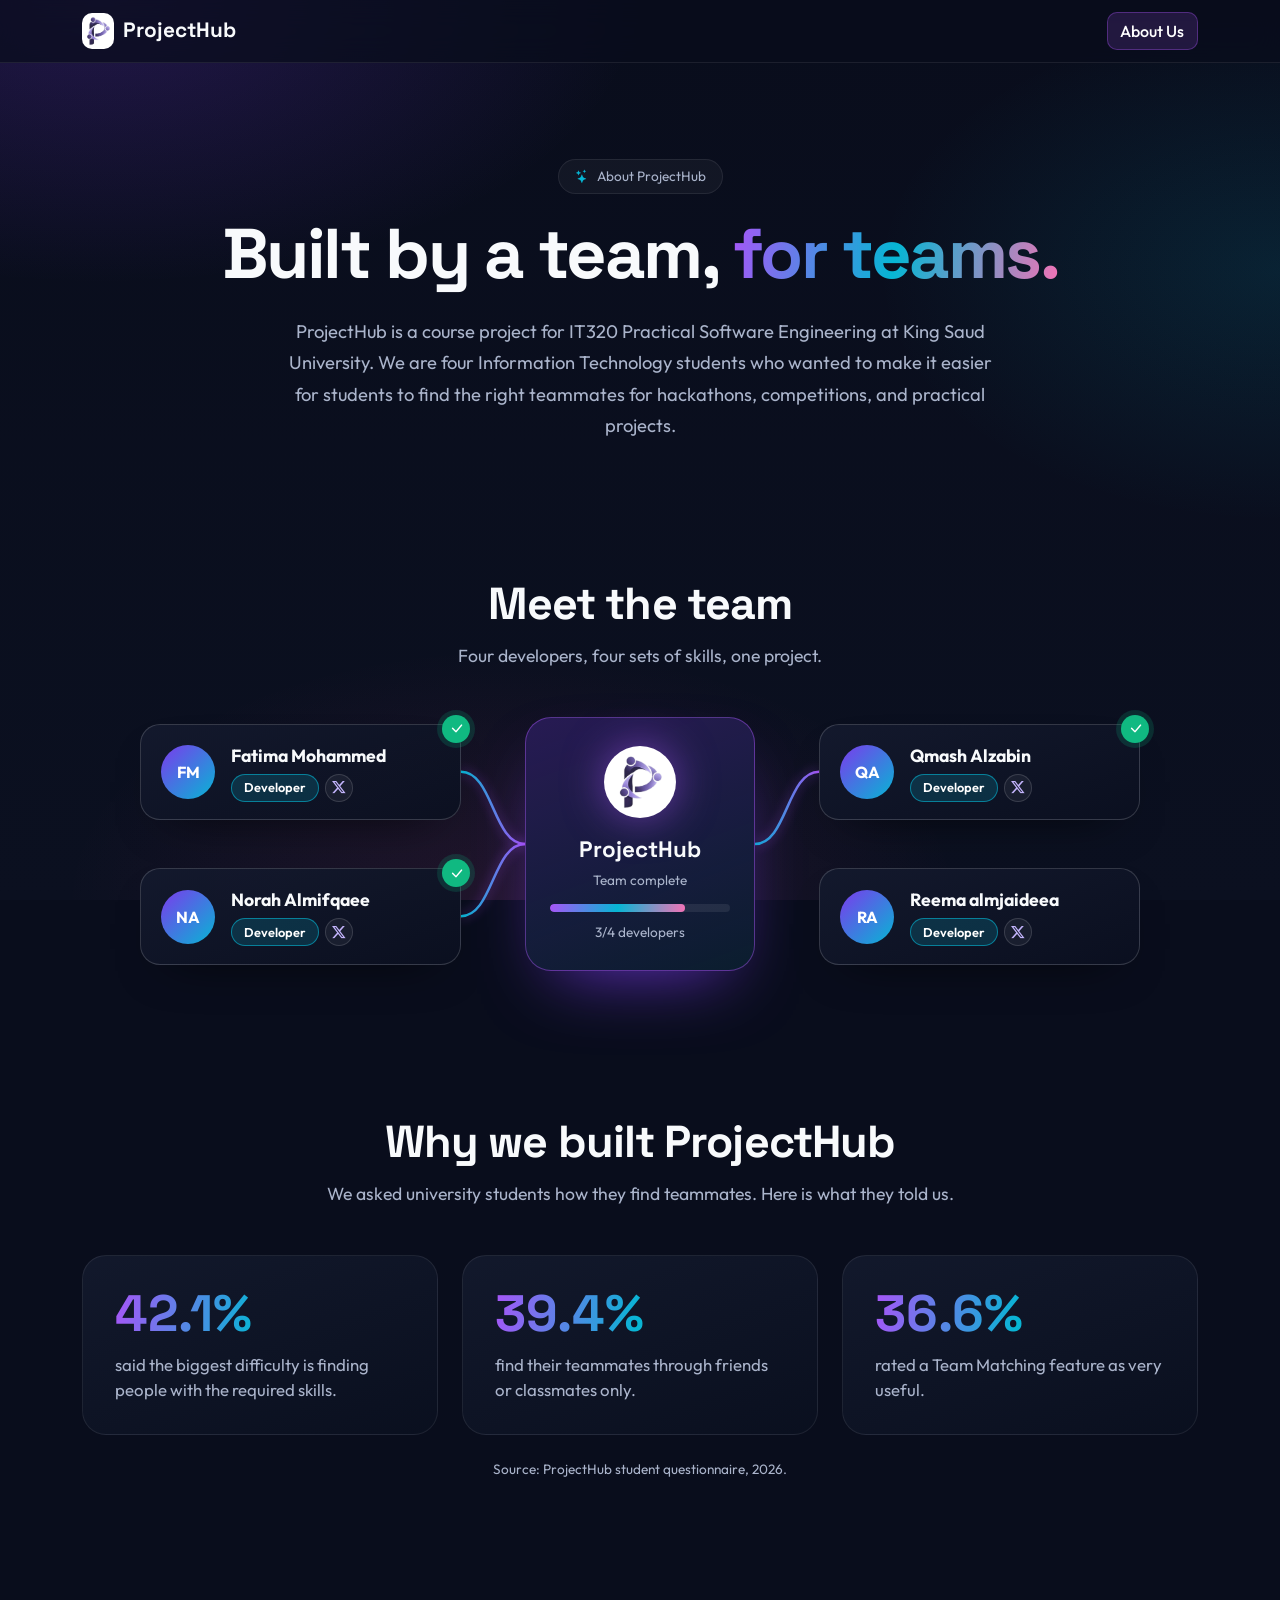
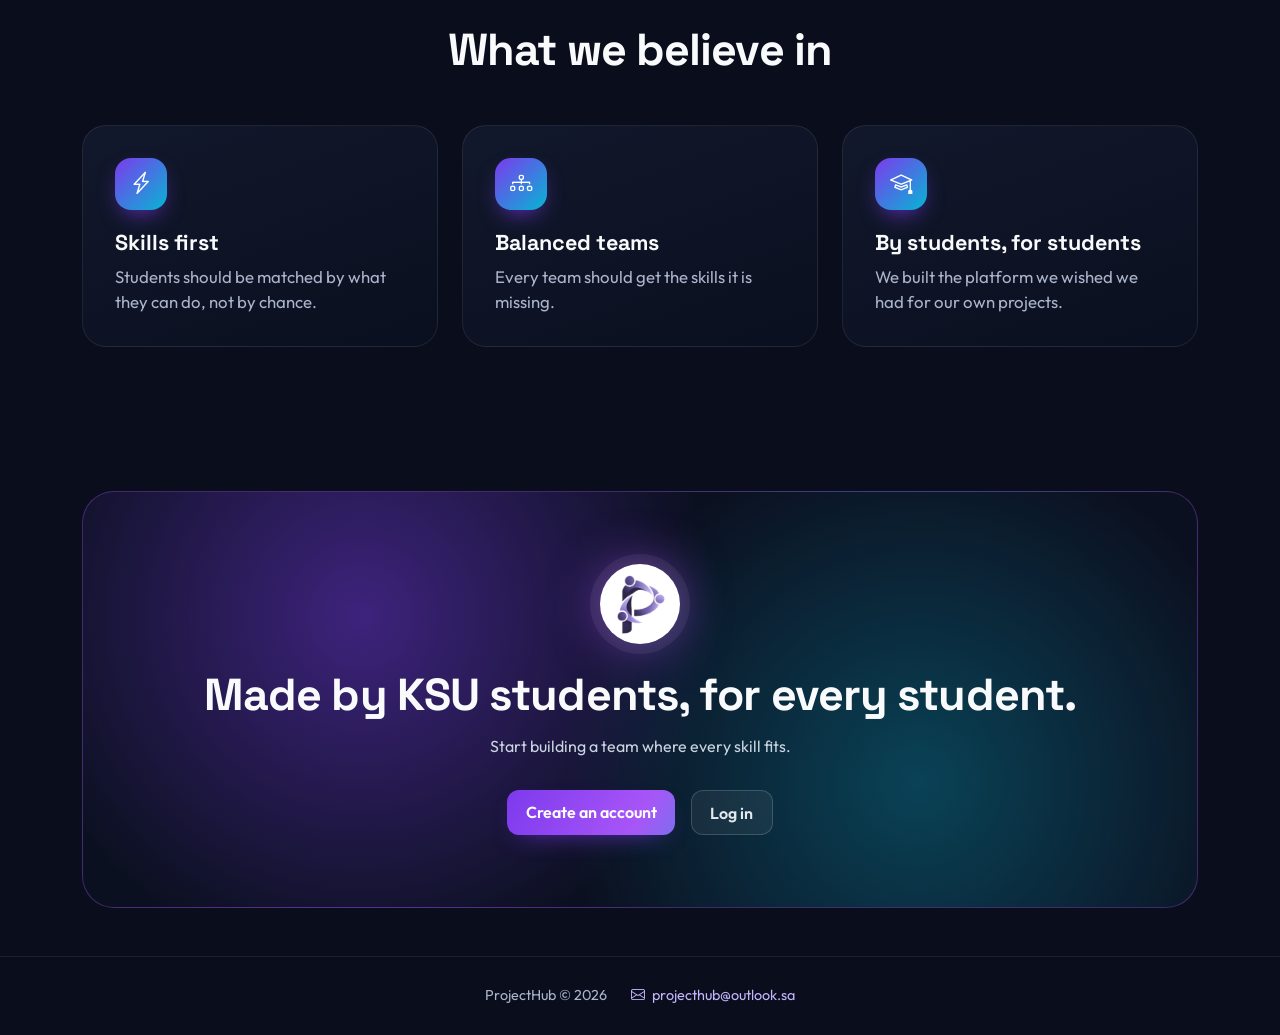
==== pages/about.html @ 6bd9bdc2 "Add files via upload" ====
<!DOCTYPE html>
<html lang="en" data-bs-theme="dark">
<head>
  <meta charset="UTF-8">
  <meta name="viewport" content="width=device-width, initial-scale=1.0">
  <title>About Us | ProjectHub</title>
  <link rel="icon" href="../images/logo.png">
  <link rel="stylesheet" href="https://cdn.jsdelivr.net/npm/bootstrap@5.3.3/dist/css/bootstrap.min.css">
  <link rel="stylesheet" href="https://cdn.jsdelivr.net/npm/bootstrap-icons@1.11.3/font/bootstrap-icons.min.css">
  <link rel="preconnect" href="https://fonts.googleapis.com">
  <link href="https://fonts.googleapis.com/css2?family=Outfit:wght@400;500;600;700&family=Space+Grotesk:wght@500;600;700&display=swap" rel="stylesheet">
  <link rel="stylesheet" href="../css/style.css">
  <link rel="stylesheet" href="../css/about.css">
  <script>
    // Tell the CSS that JavaScript is on, so content stays visible without it
    document.documentElement.classList.add("js");
  </script>
</head>
<body>
  <nav id="navbar"></nav>

  <main class="about">

    <!-- ===== Intro ===== -->
    <section class="about-hero">
      <div class="container">
        <span class="about-eyebrow reveal"><i class="bi bi-stars"></i>About ProjectHub</span>
        <h1 class="reveal">Built by a team, <span class="gradient-text">for teams.</span></h1>
        <p class="reveal">ProjectHub is a course project for IT320 Practical Software Engineering at King Saud University. We are four Information Technology students who wanted to make it easier for students to find the right teammates for hackathons, competitions, and practical projects.</p>
      </div>
    </section>

    <!-- ===== The team ===== -->
    <section class="about-section">
      <div class="container">
        <header class="about-head reveal">
          <h2>Meet the team</h2>
          <p>Four developers, four sets of skills, one project.</p>
        </header>

        <div class="team-stage" id="teamStage">
          <svg class="team-lines" id="teamLines" aria-hidden="true">
            <defs>
              <linearGradient id="teamLineColor" x1="0" y1="0" x2="1" y2="0">
                <stop offset="0" stop-color="#06B6D4"/>
                <stop offset="1" stop-color="#A855F7"/>
              </linearGradient>
            </defs>
            <path class="team-line"/><path class="team-line"/><path class="team-line"/><path class="team-line"/>
          </svg>

          <div class="team-column">
          <div class="member-card" id="member0">
            <span class="member-avatar">FM</span>
            <span class="member-info"><strong>Fatima Mohammed</strong><span class="member-tags"><span class="member-role">Developer</span><a class="member-x" href="https://x.com/Y21Glor" target="_blank" rel="noopener" aria-label="Fatima Mohammed on X"><i class="bi bi-twitter-x"></i></a></span></span>
            <i class="bi bi-check-lg member-check"></i>
          </div>
          <div class="member-card" id="member1">
            <span class="member-avatar">NA</span>
            <span class="member-info"><strong>Norah Almifqaee</strong><span class="member-tags"><span class="member-role">Developer</span><a class="member-x" href="https://x.com/4tfill" target="_blank" rel="noopener" aria-label="Norah Almifqaee on X"><i class="bi bi-twitter-x"></i></a></span></span>
            <i class="bi bi-check-lg member-check"></i>
          </div>
          </div>

          <div class="hub-card" id="hubCard">
            <span class="hub-logo"><img src="../images/logo.png" alt=""></span>
            <strong>ProjectHub</strong>
            <span class="hub-label">Team complete</span>
            <span class="hub-progress"><span class="hub-fill" id="hubFill"></span></span>
            <span class="hub-count"><span id="hubCount">4</span>/4 developers</span>
          </div>

          <div class="team-column">
          <div class="member-card" id="member2">
            <span class="member-avatar">QA</span>
            <span class="member-info"><strong>Qmash Alzabin</strong><span class="member-tags"><span class="member-role">Developer</span><a class="member-x" href="https://x.com/g9llllll" target="_blank" rel="noopener" aria-label="Qmash Alzabin on X"><i class="bi bi-twitter-x"></i></a></span></span>
            <i class="bi bi-check-lg member-check"></i>
          </div>
          <div class="member-card" id="member3">
            <span class="member-avatar">RA</span>
            <span class="member-info"><strong>Reema almjaideea</strong><span class="member-tags"><span class="member-role">Developer</span><a class="member-x" href="https://x.com/pI4ceb0" target="_blank" rel="noopener" aria-label="Reema almjaideea on X"><i class="bi bi-twitter-x"></i></a></span></span>
            <i class="bi bi-check-lg member-check"></i>
          </div>
          </div>
        </div>
      </div>
    </section>

    <!-- ===== Why we built it ===== -->
    <section class="about-section">
      <div class="container">
        <header class="about-head reveal">
          <h2>Why we built ProjectHub</h2>
          <p>We asked university students how they find teammates. Here is what they told us.</p>
        </header>

        <div class="row g-4">
          <div class="col-md-4">
            <div class="number-card reveal">
              <span class="big-number" data-count="93.9">93.9%</span>
              <p>said the biggest difficulty is finding people with the required skills.</p>
            </div>
          </div>
          <div class="col-md-4">
            <div class="number-card reveal delay-1">
              <span class="big-number" data-count="87.9">87.9%</span>
              <p>find their teammates through friends or classmates only.</p>
            </div>
          </div>
          <div class="col-md-4">
            <div class="number-card reveal delay-2">
              <span class="big-number" data-count="81.8">81.8%</span>
              <p>rated a Team Matching feature as very useful.</p>
            </div>
          </div>
        </div>
        <p class="about-source reveal">Source: ProjectHub student questionnaire, 2026.</p>
      </div>
    </section>

    <!-- ===== Our values ===== -->
    <section class="about-section">
      <div class="container">
        <header class="about-head reveal">
          <h2>What we believe in</h2>
        </header>

        <div class="row g-4">
          <div class="col-md-4">
            <div class="value-card reveal">
              <span class="value-icon"><i class="bi bi-lightning-charge"></i></span>
              <h3>Skills first</h3>
              <p>Students should be matched by what they can do, not by chance.</p>
            </div>
          </div>
          <div class="col-md-4">
            <div class="value-card reveal delay-1">
              <span class="value-icon"><i class="bi bi-diagram-3"></i></span>
              <h3>Balanced teams</h3>
              <p>Every team should get the skills it is missing.</p>
            </div>
          </div>
          <div class="col-md-4">
            <div class="value-card reveal delay-2">
              <span class="value-icon"><i class="bi bi-mortarboard"></i></span>
              <h3>By students, for students</h3>
              <p>We built the platform we wished we had for our own projects.</p>
            </div>
          </div>
        </div>
      </div>
    </section>

    <!-- ===== Closing ===== -->
    <section class="about-section pb-5">
      <div class="container">
        <div class="about-cta reveal">
          <span class="cta-logo"><img src="../images/logo.png" alt=""></span>
          <h2>Made by KSU students, for every student.</h2>
          <p>Start building a team where every skill fits.</p>
          <div class="d-flex flex-wrap justify-content-center gap-3" id="aboutButtons"></div>
        </div>
      </div>
    </section>
  </main>

  <footer class="ph-footer">
    <span>ProjectHub &copy; 2026</span>
    <a class="footer-email" href="mailto:projecthub@outlook.sa"><i class="bi bi-envelope"></i>projecthub@outlook.sa</a>
  </footer>

  <script src="https://cdn.jsdelivr.net/npm/bootstrap@5.3.3/dist/js/bootstrap.bundle.min.js"></script>
  <script src="../js/data.js"></script>
  <script src="../js/main.js"></script>
  <script src="../js/about.js"></script>
  <script>
    setupAboutPage();
  </script>
</body>
</html>
---- css/style.css ----
/* ProjectHub theme on top of Bootstrap 5 (dark mode).
   Dark background, aurora lights, glass cards, and purple / cyan / pink accents. */

:root,
[data-bs-theme="dark"] {
  --ph-bg: #090D1C;
  --ph-bg-2: #0B1020;
  --ph-surface: #141A2E;
  --ph-glass: rgba(20, 26, 46, 0.72);
  --ph-border: rgba(255, 255, 255, 0.08);
  --ph-border-strong: rgba(255, 255, 255, 0.16);
  --ph-text: #F8FAFC;
  --ph-muted: #AAB4CB;
  --ph-purple: #7C3AED;
  --ph-violet: #A855F7;
  --ph-lilac: #C4B5FD;
  --ph-cyan: #06B6D4;
  --ph-blue: #3B82F6;
  --ph-pink: #F472B6;
  --ph-magenta: #EC4899;
  --ph-teal: #14B8A6;
  --ph-green: #10B981;
  --ph-gradient: linear-gradient(120deg, #7C3AED 0%, #A855F7 45%, #06B6D4 100%);
  --ph-text-gradient: linear-gradient(100deg, #A855F7 0%, #06B6D4 50%, #F472B6 100%);
  --ph-shadow: 0 20px 50px -30px rgba(0, 0, 0, 0.85);
  --ph-shadow-hover: 0 26px 60px -28px rgba(124, 58, 237, 0.75);
  --ph-ease: cubic-bezier(0.22, 1, 0.36, 1);
  --ph-heading: "Space Grotesk", "Outfit", sans-serif;

  /* Short names used inside some pages */
  --ph-primary: #A855F7;
  --ph-light: #A855F7;
  --ph-gray: #AAB4CB;

  /* Bootstrap colors changed to the ProjectHub theme */
  --bs-primary: #7C3AED;
  --bs-primary-rgb: 124, 58, 237;
  --bs-link-color: #C4B5FD;
  --bs-link-color-rgb: 196, 181, 253;
  --bs-link-hover-color: #FFFFFF;
  --bs-link-hover-color-rgb: 255, 255, 255;
  --bs-body-font-family: "Outfit", "Segoe UI", Arial, sans-serif;
  --bs-body-color: #F8FAFC;
  --bs-body-bg: #090D1C;
  --bs-secondary-color: #AAB4CB;
  --bs-tertiary-bg: #141A2E;
  --bs-border-color: rgba(255, 255, 255, 0.14);
  --bs-border-radius: 12px;
  --bs-border-radius-lg: 18px;
  --bs-focus-ring-color: rgba(168, 85, 247, 0.35);
  --bs-form-invalid-color: #FDA4AF;
  --bs-form-invalid-border-color: #FB7185;
}

body {
  min-height: 100vh;
  display: flex;
  flex-direction: column;
  background-color: var(--ph-bg);
  color: var(--ph-text);
}

/* Soft aurora light behind every page */
body::before {
  content: "";
  position: fixed;
  inset: 0;
  z-index: -2;
  pointer-events: none;
  background:
    radial-gradient(ellipse 60% 45% at 8% 0%, rgba(124, 58, 237, 0.22), transparent 70%),
    radial-gradient(ellipse 45% 40% at 100% 30%, rgba(6, 182, 212, 0.12), transparent 70%),
    radial-gradient(ellipse 50% 40% at 40% 100%, rgba(236, 72, 153, 0.1), transparent 70%),
    linear-gradient(180deg, var(--ph-bg) 0%, var(--ph-bg-2) 100%);
}

main {
  flex: 1;
}

h1, h2, h3, h4, h5 {
  color: var(--ph-text);
  font-weight: 700;
}

h1, h2 {
  font-family: var(--ph-heading);
  letter-spacing: -0.02em;
}

a {
  text-decoration: none;
  transition: color 0.2s;
}

::selection {
  background-color: rgba(168, 85, 247, 0.45);
}

.gradient-text {
  background: var(--ph-text-gradient);
  -webkit-background-clip: text;
  background-clip: text;
  color: transparent;
}

/* ---------- Buttons ---------- */

.btn {
  font-weight: 600;
  padding: 0.6rem 1.15rem;
  transition: transform 0.25s var(--ph-ease), box-shadow 0.25s var(--ph-ease), background-color 0.2s, border-color 0.2s, color 0.2s;
}

.btn:focus-visible {
  outline: 2px solid var(--ph-cyan);
  outline-offset: 2px;
  box-shadow: none;
}

.btn-primary,
.btn-gradient {
  --bs-btn-color: #FFFFFF;
  --bs-btn-hover-color: #FFFFFF;
  --bs-btn-active-color: #FFFFFF;
  --bs-btn-disabled-color: #FFFFFF;
  --bs-btn-bg: #7C3AED;
  --bs-btn-border-color: transparent;
  --bs-btn-hover-bg: #7C3AED;
  --bs-btn-hover-border-color: transparent;
  --bs-btn-active-bg: #6D28D9;
  --bs-btn-active-border-color: transparent;
  --bs-btn-disabled-bg: #6D28D9;
  --bs-btn-disabled-border-color: transparent;
  background-image: var(--ph-gradient);
  background-size: 180% 100%;
  background-position: 0% 50%;
  border: none;
  box-shadow: 0 10px 26px -14px rgba(124, 58, 237, 0.9);
}

.btn-primary:hover,
.btn-gradient:hover {
  color: #FFFFFF;
  background-position: 100% 50%;
  transform: translateY(-2px);
  box-shadow: 0 14px 30px -12px rgba(6, 182, 212, 0.6);
}

.btn-gradient.active {
  color: #FFFFFF;
  box-shadow: 0 0 0 3px rgba(6, 182, 212, 0.45), 0 14px 30px -12px rgba(6, 182, 212, 0.6);
}

.btn-outline-primary {
  --bs-btn-color: #C4B5FD;
  --bs-btn-border-color: rgba(168, 85, 247, 0.6);
  --bs-btn-hover-color: #FFFFFF;
  --bs-btn-hover-bg: rgba(168, 85, 247, 0.2);
  --bs-btn-hover-border-color: #A855F7;
  --bs-btn-active-bg: rgba(168, 85, 247, 0.3);
  --bs-btn-active-border-color: #A855F7;
}

.btn-soft {
  background-color: rgba(255, 255, 255, 0.06);
  color: #E2E8F0;
  border: 1px solid var(--ph-border-strong);
}

.btn-soft:hover,
.btn-soft:focus {
  background-color: rgba(255, 255, 255, 0.12);
  border-color: rgba(255, 255, 255, 0.28);
  color: #FFFFFF;
}

.btn-outline-danger {
  --bs-btn-color: #FDA4AF;
  --bs-btn-border-color: rgba(251, 113, 133, 0.55);
  --bs-btn-hover-color: #FFFFFF;
  --bs-btn-hover-bg: #E11D48;
  --bs-btn-hover-border-color: #E11D48;
}

.btn-danger {
  --bs-btn-bg: #E11D48;
  --bs-btn-border-color: #E11D48;
  --bs-btn-hover-bg: #BE123C;
  --bs-btn-hover-border-color: #BE123C;
}

/* Show / hide password button */
.input-group .toggle-password {
  color: var(--ph-muted);
  background-color: rgba(255, 255, 255, 0.04);
  border-color: var(--ph-border-strong);
}

.input-group .toggle-password:hover {
  color: #FFFFFF;
  background-color: rgba(255, 255, 255, 0.1);
}

/* ---------- Forms ---------- */

.form-control,
.form-select,
.input-group-text {
  padding: 0.65rem 0.9rem;
  color: var(--ph-text);
  background-color: rgba(9, 13, 28, 0.6);
  border-color: var(--ph-border-strong);
}

.input-group-text {
  color: var(--ph-muted);
}

.form-control::placeholder {
  color: rgba(170, 180, 203, 0.6);
}

.form-control:focus,
.form-select:focus {
  color: var(--ph-text);
  background-color: rgba(9, 13, 28, 0.8);
  border-color: var(--ph-violet);
  box-shadow: 0 0 0 0.2rem rgba(168, 85, 247, 0.22);
}

.form-control:disabled {
  color: var(--ph-muted);
  background-color: rgba(255, 255, 255, 0.04);
}

.form-select option {
  background-color: var(--ph-surface);
  color: var(--ph-text);
}

.form-label {
  font-weight: 600;
  color: var(--ph-text);
  margin-bottom: 0.35rem;
}

.form-text {
  color: var(--ph-muted);
}

.input-group .btn {
  padding-top: 0;
  padding-bottom: 0;
}

/* Hide the field hint while an error message is shown */
.has-error > .form-text {
  display: none;
}

/* ---------- Navbar ---------- */

.ph-navbar {
  background-color: rgba(9, 13, 28, 0.72);
  border-bottom: 1px solid var(--ph-border);
  backdrop-filter: blur(14px);
  -webkit-backdrop-filter: blur(14px);
  transition: background-color 0.4s, border-color 0.4s;
}

.ph-navbar .navbar-brand {
  display: flex;
  align-items: center;
  gap: 0.55rem;
  font-family: var(--ph-heading);
  font-weight: 700;
  font-size: 1.3rem;
  color: var(--ph-text);
}

/* The logo is dark, so it sits on a small white tile */
.ph-navbar .navbar-brand img {
  height: 36px;
  background-color: #FFFFFF;
  border-radius: 10px;
  padding: 3px;
}

.ph-navbar .nav-link {
  color: #CBD5E1;
  font-weight: 500;
  border-radius: 10px;
  padding: 0.45rem 0.85rem !important;
}

.ph-navbar .nav-link:hover {
  color: #FFFFFF;
  background-color: rgba(255, 255, 255, 0.06);
}

.ph-navbar .nav-link.active {
  color: #FFFFFF;
  background-color: rgba(168, 85, 247, 0.16);
  box-shadow: inset 0 0 0 1px rgba(168, 85, 247, 0.35);
}

/* About Us link for visitors (top right) */
.ph-navbar .about-link {
  margin-left: auto;
}

.navbar-toggler {
  border-color: var(--ph-border-strong);
}

.navbar-toggler:focus {
  box-shadow: 0 0 0 3px rgba(168, 85, 247, 0.3);
}

.avatar {
  display: inline-flex;
  align-items: center;
  justify-content: center;
  width: 40px;
  height: 40px;
  border-radius: 50%;
  background: linear-gradient(135deg, var(--ph-purple), var(--ph-cyan));
  color: #FFFFFF;
  font-weight: 600;
  font-size: 0.95rem;
  flex-shrink: 0;
}

.avatar-lg {
  width: 88px;
  height: 88px;
  font-size: 2rem;
  box-shadow: 0 0 0 6px rgba(168, 85, 247, 0.12), 0 0 40px rgba(124, 58, 237, 0.5);
}

.avatar-sm {
  width: 34px;
  height: 34px;
  font-size: 0.8rem;
}

.avatar-button {
  background: none;
  border: none;
  display: flex;
  align-items: center;
  gap: 0.35rem;
  padding: 0;
  color: var(--ph-text);
}

.dropdown-menu {
  --bs-dropdown-bg: #141A2E;
  --bs-dropdown-color: #F8FAFC;
  --bs-dropdown-link-color: #E2E8F0;
  --bs-dropdown-divider-bg: rgba(255, 255, 255, 0.1);
  border: 1px solid var(--ph-border-strong);
  border-radius: 16px;
  box-shadow: 0 24px 60px -20px rgba(0, 0, 0, 0.9);
  padding: 0.5rem;
  min-width: 240px;
}

.dropdown-item {
  border-radius: 10px;
  padding: 0.55rem 0.75rem;
  display: flex;
  align-items: center;
  gap: 0.6rem;
}

.dropdown-item:hover,
.dropdown-item:focus {
  background-color: rgba(168, 85, 247, 0.16);
  color: #FFFFFF;
}

.dropdown-item.text-danger {
  color: #FDA4AF !important;
}

.dropdown-item.text-danger:hover {
  background-color: rgba(225, 29, 72, 0.16);
}

.menu-user {
  padding: 0.5rem 0.75rem 0.75rem;
}

/* ---------- Page header ---------- */

.page-header {
  padding: 2.75rem 0 1.9rem;
}

.page-header h1 {
  font-size: 2.2rem;
  margin-bottom: 0.4rem;
}

.page-header p {
  color: var(--ph-muted);
  margin-bottom: 0;
  font-size: 1.05rem;
}

/* ---------- Cards ---------- */

.ph-card {
  background: linear-gradient(160deg, rgba(20, 26, 46, 0.9), rgba(11, 16, 32, 0.9));
  border: 1px solid var(--ph-border);
  border-radius: 20px;
  box-shadow: var(--ph-shadow);
  padding: 1.5rem;
}

.ph-card-hover {
  transition: transform 0.35s var(--ph-ease), box-shadow 0.35s var(--ph-ease), border-color 0.35s;
}

.ph-card-hover:hover {
  transform: translateY(-4px);
  box-shadow: var(--ph-shadow-hover);
  border-color: rgba(168, 85, 247, 0.45);
}

.card-title-row {
  display: flex;
  align-items: center;
  gap: 0.6rem;
  margin-bottom: 1rem;
}

.card-title-row h2,
.card-title-row h3 {
  font-size: 1.15rem;
  margin: 0;
}

.icon-box {
  display: inline-flex;
  align-items: center;
  justify-content: center;
  width: 38px;
  height: 38px;
  border-radius: 11px;
  background-color: rgba(168, 85, 247, 0.14);
  color: var(--ph-lilac);
  font-size: 1.1rem;
  flex-shrink: 0;
}

.team-card {
  display: flex;
  flex-direction: column;
  height: 100%;
}

.team-card h3 {
  font-size: 1.15rem;
  margin: 0.75rem 0 0.4rem;
}

.team-card .description {
  color: var(--ph-muted);
  font-size: 0.95rem;
  display: -webkit-box;
  -webkit-line-clamp: 2;
  -webkit-box-orient: vertical;
  overflow: hidden;
  margin-bottom: 0.9rem;
}

.team-card .card-bottom {
  margin-top: auto;
  padding-top: 1rem;
  border-top: 1px solid var(--ph-border);
  display: flex;
  align-items: center;
  justify-content: space-between;
  gap: 0.5rem;
}

.meta {
  color: var(--ph-muted);
  font-size: 0.9rem;
}

.small-label {
  font-size: 0.85rem;
  font-weight: 600;
  color: var(--ph-muted);
  margin-bottom: 0.35rem;
}

/* ---------- Tags and badges ---------- */

.tag {
  display: inline-block;
  background-color: rgba(255, 255, 255, 0.06);
  color: #E2E8F0;
  border: 1px solid var(--ph-border-strong);
  border-radius: 20px;
  padding: 0.2rem 0.75rem;
  font-size: 0.85rem;
  font-weight: 500;
  margin: 0 0.3rem 0.35rem 0;
}

/* A skill or role that matches the user */
.tag-match {
  background-color: rgba(6, 182, 212, 0.18);
  border-color: rgba(6, 182, 212, 0.65);
  color: #FFFFFF;
}

.type-badge {
  display: inline-flex;
  align-items: center;
  gap: 0.35rem;
  border-radius: 20px;
  padding: 0.25rem 0.75rem;
  font-size: 0.8rem;
  font-weight: 600;
}

.type-hackathon {
  background-color: rgba(124, 58, 237, 0.2);
  color: var(--ph-lilac);
}

.type-competition {
  background-color: rgba(236, 72, 153, 0.16);
  color: #F9A8D4;
}

.type-project {
  background-color: rgba(20, 184, 166, 0.16);
  color: #5EEAD4;
}

.match-badge {
  display: inline-flex;
  align-items: center;
  gap: 0.3rem;
  background: var(--ph-gradient);
  color: #FFFFFF;
  border-radius: 20px;
  padding: 0.25rem 0.7rem;
  font-size: 0.8rem;
  font-weight: 600;
}

.status-badge {
  border-radius: 20px;
  padding: 0.3rem 0.8rem;
  font-size: 0.82rem;
  font-weight: 600;
  white-space: nowrap;
}

.status-pending {
  background-color: rgba(252, 211, 77, 0.12);
  color: #FCD34D;
}

.status-accepted {
  background-color: rgba(16, 185, 129, 0.16);
  color: #6EE7B7;
}

.status-rejected {
  background-color: rgba(244, 63, 94, 0.14);
  color: #FDA4AF;
}

.why-match {
  background-color: rgba(124, 58, 237, 0.12);
  border: 1px solid rgba(168, 85, 247, 0.25);
  border-radius: 14px;
  padding: 0.7rem 0.85rem;
  margin-bottom: 0.9rem;
}

/* ---------- Empty states ---------- */

.empty-state {
  text-align: center;
  padding: 3rem 1.5rem;
}

.empty-state .bi {
  font-size: 2.6rem;
  color: var(--ph-violet);
  display: block;
  margin-bottom: 0.75rem;
}

.empty-state h3 {
  font-size: 1.2rem;
  margin-bottom: 0.35rem;
}

.empty-state p {
  color: var(--ph-muted);
  max-width: 420px;
  margin: 0 auto 1.25rem;
}

/* ---------- Auth pages (login, register, reset) ---------- */

.auth-wrapper {
  display: grid;
  grid-template-columns: 1fr 1fr;
  min-height: calc(100vh - 66px);
}

.auth-side {
  position: relative;
  overflow: hidden;
  color: var(--ph-text);
  padding: 3rem;
  display: flex;
  flex-direction: column;
  justify-content: center;
  border-right: 1px solid var(--ph-border);
  background:
    radial-gradient(circle at 20% 25%, rgba(124, 58, 237, 0.45), transparent 45%),
    radial-gradient(circle at 85% 70%, rgba(6, 182, 212, 0.3), transparent 45%),
    radial-gradient(circle at 40% 100%, rgba(236, 72, 153, 0.22), transparent 45%),
    var(--ph-bg-2);
}

.auth-side h2 {
  color: var(--ph-text);
  font-size: 2.3rem;
  margin-bottom: 0.75rem;
}

.auth-side p {
  color: #CBD5E1;
  max-width: 420px;
}

.auth-side img {
  width: 100%;
  max-width: 380px;
  margin-top: 2rem;
}

.auth-form {
  display: flex;
  align-items: center;
  justify-content: center;
  padding: 3rem 1.5rem;
}

.auth-box {
  width: 100%;
  max-width: 460px;
}

.auth-box h1 {
  font-size: 2rem;
  margin-bottom: 0.35rem;
}

.form-section-title {
  font-size: 0.95rem;
  font-weight: 700;
  color: var(--ph-lilac);
  display: flex;
  align-items: center;
  gap: 0.45rem;
  margin: 1.5rem 0 1rem;
}

/* ---------- Drop-down list with checkboxes ---------- */

.multi-select {
  position: relative;
}

.picker-button {
  text-align: left;
  color: rgba(170, 180, 203, 0.75);
  cursor: pointer;
}

.picker-button.has-value {
  color: var(--ph-text);
}

.picker-button[aria-expanded="true"] {
  border-color: var(--ph-violet);
  box-shadow: 0 0 0 0.2rem rgba(168, 85, 247, 0.22);
}

.picker-menu {
  width: 100%;
  padding: 0.6rem;
}

.picker-search {
  margin-bottom: 0.5rem;
}

.picker-options {
  max-height: 280px;
  overflow-y: auto;
}

.picker-group {
  font-size: 0.72rem;
  font-weight: 700;
  letter-spacing: 0.08em;
  text-transform: uppercase;
  color: var(--ph-muted);
  padding: 0.6rem 0.5rem 0.3rem;
}

.picker-option {
  display: flex;
  align-items: center;
  gap: 0.6rem;
  padding: 0.45rem 0.5rem;
  border-radius: 8px;
  cursor: pointer;
  color: #E2E8F0;
}

.picker-option:hover {
  background-color: rgba(168, 85, 247, 0.14);
}

.picker-option .form-check-input {
  margin: 0;
  flex-shrink: 0;
  background-color: transparent;
  border-color: var(--ph-border-strong);
}

.picker-option .form-check-input:checked {
  background-color: var(--ph-purple);
  border-color: var(--ph-purple);
}

.picker-empty {
  margin: 0.5rem;
}

.picker-chips:not(:empty) {
  margin-top: 0.6rem;
}

/* A chosen item with an x to remove it */
.picker-tag {
  display: inline-flex;
  align-items: center;
  gap: 0.35rem;
  padding-right: 0.35rem;
  background-color: rgba(124, 58, 237, 0.18);
  border-color: rgba(168, 85, 247, 0.5);
}

.picker-tag button {
  width: 20px;
  height: 20px;
  border: none;
  border-radius: 50%;
  line-height: 1;
  font-size: 1rem;
  color: var(--ph-lilac);
  background-color: rgba(255, 255, 255, 0.08);
}

.picker-tag button:hover {
  color: #FFFFFF;
  background-color: rgba(225, 29, 72, 0.6);
}

/* ---------- Profile ---------- */

.profile-header {
  display: flex;
  align-items: center;
  gap: 1.5rem;
  flex-wrap: wrap;
}

.profile-header h1 {
  font-size: 1.9rem;
  margin-bottom: 0.25rem;
}

.profile-stats {
  display: flex;
  flex-wrap: wrap;
  gap: 1.25rem;
  margin-top: 0.5rem;
  color: var(--ph-muted);
}

.profile-stats strong {
  color: var(--ph-text);
}

.info-block {
  margin-bottom: 1.4rem;
}

.info-block:last-child {
  margin-bottom: 0;
}

.member-row {
  display: flex;
  align-items: center;
  gap: 0.75rem;
  padding: 0.65rem 0.5rem;
  margin: 0 -0.5rem;
  border-radius: 12px;
  border-bottom: 1px solid var(--ph-border);
  transition: background-color 0.2s;
}

.member-row:hover {
  background-color: rgba(255, 255, 255, 0.04);
}

.member-row:last-child {
  border-bottom: none;
}

.member-row .name {
  font-weight: 600;
  color: var(--ph-text);
}

/* ---------- Requests ---------- */

.ph-tabs {
  border-bottom: 1px solid var(--ph-border-strong);
  gap: 0.5rem;
}

.ph-tabs .nav-link {
  border: none;
  color: var(--ph-muted);
  font-weight: 600;
  padding: 0.75rem 1rem;
  border-bottom: 2px solid transparent;
  margin-bottom: -1px;
  border-radius: 0;
}

.ph-tabs .nav-link:hover {
  color: #FFFFFF;
}

.ph-tabs .nav-link.active {
  color: #FFFFFF;
  background: none;
  border-bottom-color: var(--ph-violet);
}

.tab-count {
  background-color: rgba(255, 255, 255, 0.1);
  color: var(--ph-text);
}

.ph-tabs .nav-link.active .tab-count {
  background: var(--ph-gradient);
}

.request-item {
  display: flex;
  align-items: center;
  gap: 1rem;
  flex-wrap: wrap;
}

.request-item .details {
  flex: 1;
  min-width: 220px;
}

/* ---------- Admin tables ---------- */

.ph-table {
  --bs-table-bg: transparent;
  --bs-table-color: var(--ph-text);
  --bs-table-border-color: var(--ph-border);
  --bs-table-hover-bg: rgba(255, 255, 255, 0.03);
  vertical-align: middle;
}

.ph-table th {
  font-size: 0.8rem;
  font-weight: 600;
  letter-spacing: 0.06em;
  text-transform: uppercase;
  color: var(--ph-muted);
  padding: 1rem 1.25rem;
}

.ph-table td {
  padding: 0.85rem 1.25rem;
  white-space: nowrap;
}

.ph-table tbody tr:last-child td {
  border-bottom: none;
}

/* ---------- Dashboard (home after login) ---------- */

.welcome-banner {
  color: var(--ph-text);
  border-radius: 26px;
  padding: 2.4rem;
  position: relative;
  overflow: hidden;
  border: 1px solid rgba(168, 85, 247, 0.35);
  background:
    radial-gradient(circle at 15% 20%, rgba(124, 58, 237, 0.55), transparent 45%),
    radial-gradient(circle at 75% 30%, rgba(6, 182, 212, 0.3), transparent 40%),
    radial-gradient(circle at 55% 110%, rgba(236, 72, 153, 0.3), transparent 45%),
    var(--ph-bg-2);
}

.welcome-banner h1 {
  color: #FFFFFF;
  font-size: 2.2rem;
}

.welcome-banner p {
  color: #CBD5E1;
  max-width: 520px;
}

.welcome-banner .btn-light {
  color: var(--ph-bg);
  font-weight: 600;
}

.welcome-banner .btn-light:hover {
  transform: translateY(-2px);
  box-shadow: 0 14px 30px -12px rgba(168, 85, 247, 0.8);
}

.welcome-banner .btn-outline-light {
  border-color: rgba(255, 255, 255, 0.3);
  background-color: rgba(255, 255, 255, 0.05);
}

.welcome-banner .btn-outline-light:hover {
  color: var(--ph-bg);
}

.welcome-banner .banner-logo {
  position: absolute;
  right: 2.25rem;
  top: 50%;
  transform: translateY(-50%);
  width: 130px;
  background-color: #FFFFFF;
  border-radius: 50%;
  padding: 1.1rem;
  box-shadow: 0 0 0 10px rgba(255, 255, 255, 0.06), 0 0 60px rgba(168, 85, 247, 0.6);
}

.stat-card {
  display: flex;
  align-items: center;
  gap: 1rem;
  color: var(--ph-text);
}

.stat-card:hover {
  color: var(--ph-text);
}

.stat-card .number {
  font-family: var(--ph-heading);
  font-size: 1.9rem;
  font-weight: 700;
  color: var(--ph-text);
  line-height: 1.1;
}

.stat-card .icon-box {
  width: 50px;
  height: 50px;
  font-size: 1.4rem;
}

.section-heading {
  display: flex;
  align-items: center;
  justify-content: space-between;
  margin: 2.75rem 0 1.1rem;
  gap: 1rem;
}

.section-heading h2 {
  font-size: 1.45rem;
  margin: 0;
}

/* ---------- Logout and delete dialog ---------- */

.confirm-modal .modal-content {
  background: linear-gradient(160deg, rgba(124, 58, 237, 0.12), rgba(6, 182, 212, 0.04)), var(--ph-surface);
  border: 1px solid var(--ph-border-strong);
  border-radius: 24px;
  padding: 1rem;
  text-align: center;
  box-shadow: 0 40px 90px -30px rgba(0, 0, 0, 0.9);
}

.confirm-modal .modal-logo {
  width: 72px;
  margin: 0.5rem auto 1rem;
  background-color: #FFFFFF;
  border-radius: 50%;
  padding: 10px;
  box-shadow: 0 0 40px rgba(168, 85, 247, 0.5);
}

.danger-icon,
.confirm-modal .danger-icon {
  font-size: 2.6rem;
  color: #FB7185;
  display: block;
  margin: 0.5rem 0 0.75rem;
}

.modal-backdrop {
  --bs-backdrop-bg: #03050C;
}

.modal-backdrop.show {
  opacity: 0.7;
}

/* ---------- Toast messages ---------- */

.toast-area {
  position: fixed;
  bottom: 1.25rem;
  right: 1.25rem;
  z-index: 2000;
}

.ph-toast {
  background-color: var(--ph-surface);
  color: var(--ph-text);
  border: 1px solid var(--ph-border-strong);
  border-radius: 14px;
  box-shadow: 0 24px 60px -20px rgba(0, 0, 0, 0.9);
  min-width: 280px;
}

.ph-toast .toast-body {
  display: flex;
  align-items: center;
  gap: 0.6rem;
  font-weight: 500;
}

.ph-toast.success .bi {
  color: #34D399;
}

.ph-toast.error .bi {
  color: #FB7185;
}

/* ---------- Footer ---------- */

.ph-footer {
  text-align: center;
  color: var(--ph-muted);
  font-size: 0.9rem;
  padding: 1.75rem 1rem;
  border-top: 1px solid var(--ph-border);
  background-color: transparent;
}

.ph-footer {
  display: flex;
  flex-wrap: wrap;
  justify-content: center;
  align-items: center;
  gap: 0.4rem 1.5rem;
}

.ph-footer a {
  color: var(--ph-lilac);
}

.ph-footer a:hover {
  color: #FFFFFF;
}

.footer-email {
  display: inline-flex;
  align-items: center;
  gap: 0.4rem;
  text-decoration: none;
}

.footer-email:hover,
.footer-email:focus-visible {
  text-decoration: underline;
}

.footer-logo {
  width: 22px;
  height: 22px;
  margin-right: 0.5rem;
  vertical-align: -5px;
  background-color: #FFFFFF;
  border-radius: 6px;
  padding: 2px;
}

/* ---------- Tablet and mobile ---------- */

@media (max-width: 991px) {
  .auth-wrapper {
    grid-template-columns: 1fr;
  }

  .auth-side {
    display: none;
  }

  .welcome-banner .banner-logo {
    display: none;
  }

  .ph-navbar .navbar-collapse {
    padding: 0.75rem 0;
  }
}

@media (max-width: 576px) {
  .page-header h1 {
    font-size: 1.7rem;
  }

  .welcome-banner {
    padding: 1.6rem;
  }

  .welcome-banner h1 {
    font-size: 1.7rem;
  }

  .ph-card {
    padding: 1.2rem;
  }

  .toast-area {
    left: 1rem;
    right: 1rem;
  }
}

/* ---------- Less motion ---------- */

@media (prefers-reduced-motion: reduce) {
  .btn,
  .ph-card-hover {
    transition: none;
  }
}
---- css/about.css ----
/* About Us page. Colors and fonts come from style.css. */

.about {
  overflow-x: clip;
}

.about h1,
.about h2,
.about h3 {
  font-family: var(--ph-heading);
}

/* Parts fade in when they come into view (only when JavaScript is on) */
.js .reveal {
  opacity: 0;
  transform: translateY(24px);
  transition: opacity 0.7s var(--ph-ease), transform 0.7s var(--ph-ease);
}

.js .reveal.visible {
  opacity: 1;
  transform: none;
}

.delay-1 {
  transition-delay: 0.12s !important;
}

.delay-2 {
  transition-delay: 0.24s !important;
}

/* ---------- Intro ---------- */

.about-hero {
  padding: 6rem 0 4rem;
  text-align: center;
}

.about-eyebrow {
  display: inline-flex;
  align-items: center;
  gap: 0.5rem;
  padding: 0.4rem 1rem;
  margin-bottom: 1.5rem;
  font-size: 0.85rem;
  color: var(--ph-muted);
  border: 1px solid var(--ph-border);
  border-radius: 999px;
  background-color: rgba(255, 255, 255, 0.04);
}

.about-eyebrow i {
  color: var(--ph-cyan);
}

.about-hero h1 {
  font-size: clamp(2.6rem, 5.5vw, 4.4rem);
  letter-spacing: -0.035em;
  line-height: 1.05;
  margin-bottom: 1.5rem;
}

.about-hero p {
  max-width: 44rem;
  margin: 0 auto;
  font-size: 1.15rem;
  line-height: 1.7;
  color: var(--ph-muted);
}

/* ---------- Sections ---------- */

.about-section {
  padding: 4.5rem 0;
}

.about-head {
  max-width: 40rem;
  margin: 0 auto 3rem;
  text-align: center;
}

.about-head h2 {
  font-size: clamp(2rem, 4vw, 2.8rem);
  margin-bottom: 0.75rem;
}

.about-head p {
  color: var(--ph-muted);
  font-size: 1.1rem;
  margin: 0;
}

/* ---------- The team ---------- */

.team-stage {
  position: relative;
  display: grid;
  grid-template-columns: 1fr auto 1fr;
  align-items: center;
  gap: 4rem;
  max-width: 1000px;
  margin: 0 auto;
}

.team-lines {
  position: absolute;
  inset: 0;
  width: 100%;
  height: 100%;
  overflow: visible;
  pointer-events: none;
}

.team-line {
  fill: none;
  stroke: url(#teamLineColor);
  stroke-width: 2.5;
  stroke-linecap: round;
  filter: drop-shadow(0 0 6px rgba(168, 85, 247, 0.6));
  transition: stroke-dashoffset 0.7s var(--ph-ease);
}

.team-column {
  position: relative;
  display: flex;
  flex-direction: column;
  gap: 3rem;
}

.member-card {
  position: relative;
  display: flex;
  align-items: center;
  gap: 1rem;
  padding: 1.1rem 1.25rem;
  border-radius: 20px;
  border: 1px solid var(--ph-border-strong);
  background: linear-gradient(160deg, rgba(20, 26, 46, 0.95), rgba(11, 16, 32, 0.95));
  box-shadow: var(--ph-shadow);
  transition: translate 0.35s var(--ph-ease), border-color 0.35s, box-shadow 0.35s;
}

.member-card:hover {
  translate: 0 -4px;
  border-color: rgba(168, 85, 247, 0.5);
  box-shadow: var(--ph-shadow-hover);
}

.member-avatar {
  flex-shrink: 0;
  width: 54px;
  height: 54px;
  border-radius: 50%;
  display: grid;
  place-items: center;
  font-weight: 700;
  color: #FFFFFF;
  background: linear-gradient(135deg, var(--ph-purple), var(--ph-cyan));
}

.member-info strong {
  display: block;
  font-size: 1.1rem;
}

.member-role {
  display: inline-block;
  margin-top: 0.3rem;
  font-size: 0.8rem;
  font-weight: 600;
  padding: 0.2rem 0.75rem;
  border-radius: 999px;
  color: #FFFFFF;
  background-color: rgba(6, 182, 212, 0.18);
  border: 1px solid rgba(6, 182, 212, 0.6);
}

.member-check {
  position: absolute;
  top: -10px;
  right: -10px;
  width: 28px;
  height: 28px;
  border-radius: 50%;
  display: grid;
  place-items: center;
  font-size: 0.95rem;
  color: #FFFFFF;
  background-color: var(--ph-green);
  box-shadow: 0 0 0 5px rgba(16, 185, 129, 0.18);
  transition: transform 0.4s var(--ph-ease), opacity 0.4s;
}

.waiting .member-card:not(.joined) .member-check {
  transform: scale(0);
  opacity: 0;
}

.hub-card {
  position: relative;
  width: 230px;
  padding: 1.75rem 1.5rem;
  border-radius: 26px;
  text-align: center;
  border: 1px solid rgba(168, 85, 247, 0.45);
  background: linear-gradient(160deg, rgba(124, 58, 237, 0.25), rgba(6, 182, 212, 0.08)), var(--ph-bg-2);
  box-shadow: 0 30px 70px -30px rgba(124, 58, 237, 0.8);
  transition: border-color 0.6s, box-shadow 0.6s;
}

.connected .hub-card {
  border-color: rgba(6, 182, 212, 0.65);
  box-shadow: 0 0 0 10px rgba(6, 182, 212, 0.07), 0 30px 70px -30px rgba(6, 182, 212, 0.8);
}

.hub-logo {
  display: inline-grid;
  place-items: center;
  width: 72px;
  height: 72px;
  margin-bottom: 0.9rem;
  border-radius: 50%;
  background-color: #FFFFFF;
  box-shadow: 0 0 40px rgba(168, 85, 247, 0.55);
}

.hub-logo img {
  width: 48px;
}

.hub-card strong {
  display: block;
  font-family: var(--ph-heading);
  font-size: 1.4rem;
}

.hub-label {
  display: block;
  font-size: 0.85rem;
  color: var(--ph-muted);
  margin: 0.2rem 0 0.9rem;
}

.hub-progress {
  display: block;
  height: 8px;
  border-radius: 999px;
  background-color: rgba(255, 255, 255, 0.08);
  overflow: hidden;
}

.hub-fill {
  display: block;
  width: 100%;
  height: 100%;
  border-radius: 999px;
  background: var(--ph-text-gradient);
  transition: width 0.5s var(--ph-ease);
}

.hub-count {
  display: block;
  margin-top: 0.6rem;
  font-size: 0.85rem;
  color: var(--ph-muted);
}

/* ---------- Numbers ---------- */

.number-card,
.value-card {
  height: 100%;
  padding: 2rem;
  border-radius: 24px;
  border: 1px solid var(--ph-border);
  background: linear-gradient(160deg, rgba(20, 26, 46, 0.9), rgba(11, 16, 32, 0.9));
  transition: translate 0.35s var(--ph-ease), border-color 0.35s;
}

.number-card:hover,
.value-card:hover {
  translate: 0 -5px;
  border-color: rgba(168, 85, 247, 0.45);
}

.big-number {
  display: block;
  margin-bottom: 0.75rem;
  font-family: var(--ph-heading);
  font-size: 3.2rem;
  font-weight: 700;
  line-height: 1;
  background: var(--ph-text-gradient);
  -webkit-background-clip: text;
  background-clip: text;
  color: transparent;
}

.number-card p,
.value-card p {
  margin: 0;
  color: var(--ph-muted);
  font-size: 1.05rem;
}

.about-source {
  margin: 1.5rem 0 0;
  text-align: center;
  font-size: 0.85rem;
  color: var(--ph-muted);
}

/* ---------- Values ---------- */

.value-icon {
  display: grid;
  place-items: center;
  width: 52px;
  height: 52px;
  margin-bottom: 1.25rem;
  border-radius: 16px;
  font-size: 1.4rem;
  color: #FFFFFF;
  background: linear-gradient(135deg, var(--ph-purple), var(--ph-cyan));
  box-shadow: 0 10px 24px -10px var(--ph-purple);
}

.value-card h3 {
  font-size: 1.35rem;
  margin-bottom: 0.5rem;
}

/* ---------- Closing ---------- */

.about-cta {
  padding: 4.5rem 2rem;
  border-radius: 32px;
  text-align: center;
  border: 1px solid rgba(168, 85, 247, 0.35);
  background:
    radial-gradient(circle at 25% 30%, rgba(124, 58, 237, 0.45), transparent 40%),
    radial-gradient(circle at 75% 70%, rgba(6, 182, 212, 0.3), transparent 40%),
    var(--ph-bg-2);
}

.cta-logo {
  display: inline-grid;
  place-items: center;
  width: 80px;
  height: 80px;
  margin-bottom: 1.5rem;
  border-radius: 50%;
  background-color: #FFFFFF;
  box-shadow: 0 0 0 10px rgba(255, 255, 255, 0.06), 0 0 50px rgba(168, 85, 247, 0.6);
}

.cta-logo img {
  width: 54px;
}

.about-cta h2 {
  font-size: clamp(2rem, 4vw, 2.8rem);
  margin-bottom: 0.75rem;
}

.about-cta p {
  color: #CBD5E1;
  margin-bottom: 2rem;
}

/* ---------- X accounts on member cards ---------- */

.member-tags {
  display: flex;
  flex-wrap: wrap;
  align-items: center;
  gap: 0.4rem;
  margin-top: 0.3rem;
}

.member-tags .member-role {
  margin-top: 0;
}

.member-x {
  display: inline-flex;
  align-items: center;
  justify-content: center;
  width: 28px;
  height: 28px;
  font-size: 0.85rem;
  border-radius: 50%;
  color: #C4B5FD;
  text-decoration: none;
  background-color: rgba(255, 255, 255, 0.05);
  border: 1px solid rgba(255, 255, 255, 0.14);
  transition: color 0.2s, border-color 0.2s, background-color 0.2s;
}

.member-x:hover,
.member-x:focus-visible {
  color: #FFFFFF;
  border-color: rgba(168, 85, 247, 0.7);
  background-color: rgba(124, 58, 237, 0.2);
}

/* ---------- Tablet and mobile ---------- */

@media (max-width: 767px) {
  .about-hero {
    padding: 3.5rem 0 2rem;
  }

  .about-section {
    padding: 3rem 0;
  }

  /* Members go above and below the ProjectHub card */
  .team-stage {
    grid-template-columns: 1fr;
    gap: 2rem;
    max-width: 360px;
  }

  .team-column {
    gap: 1.25rem;
  }

  .hub-card {
    width: 100%;
  }

  .about-cta {
    padding: 3rem 1.25rem;
  }
}

/* ---------- Less motion ---------- */

@media (prefers-reduced-motion: reduce) {
  .js .reveal {
    opacity: 1;
    transform: none;
    transition: none;
  }

  .team-line,
  .member-card,
  .number-card,
  .value-card {
    transition: none;
  }
}
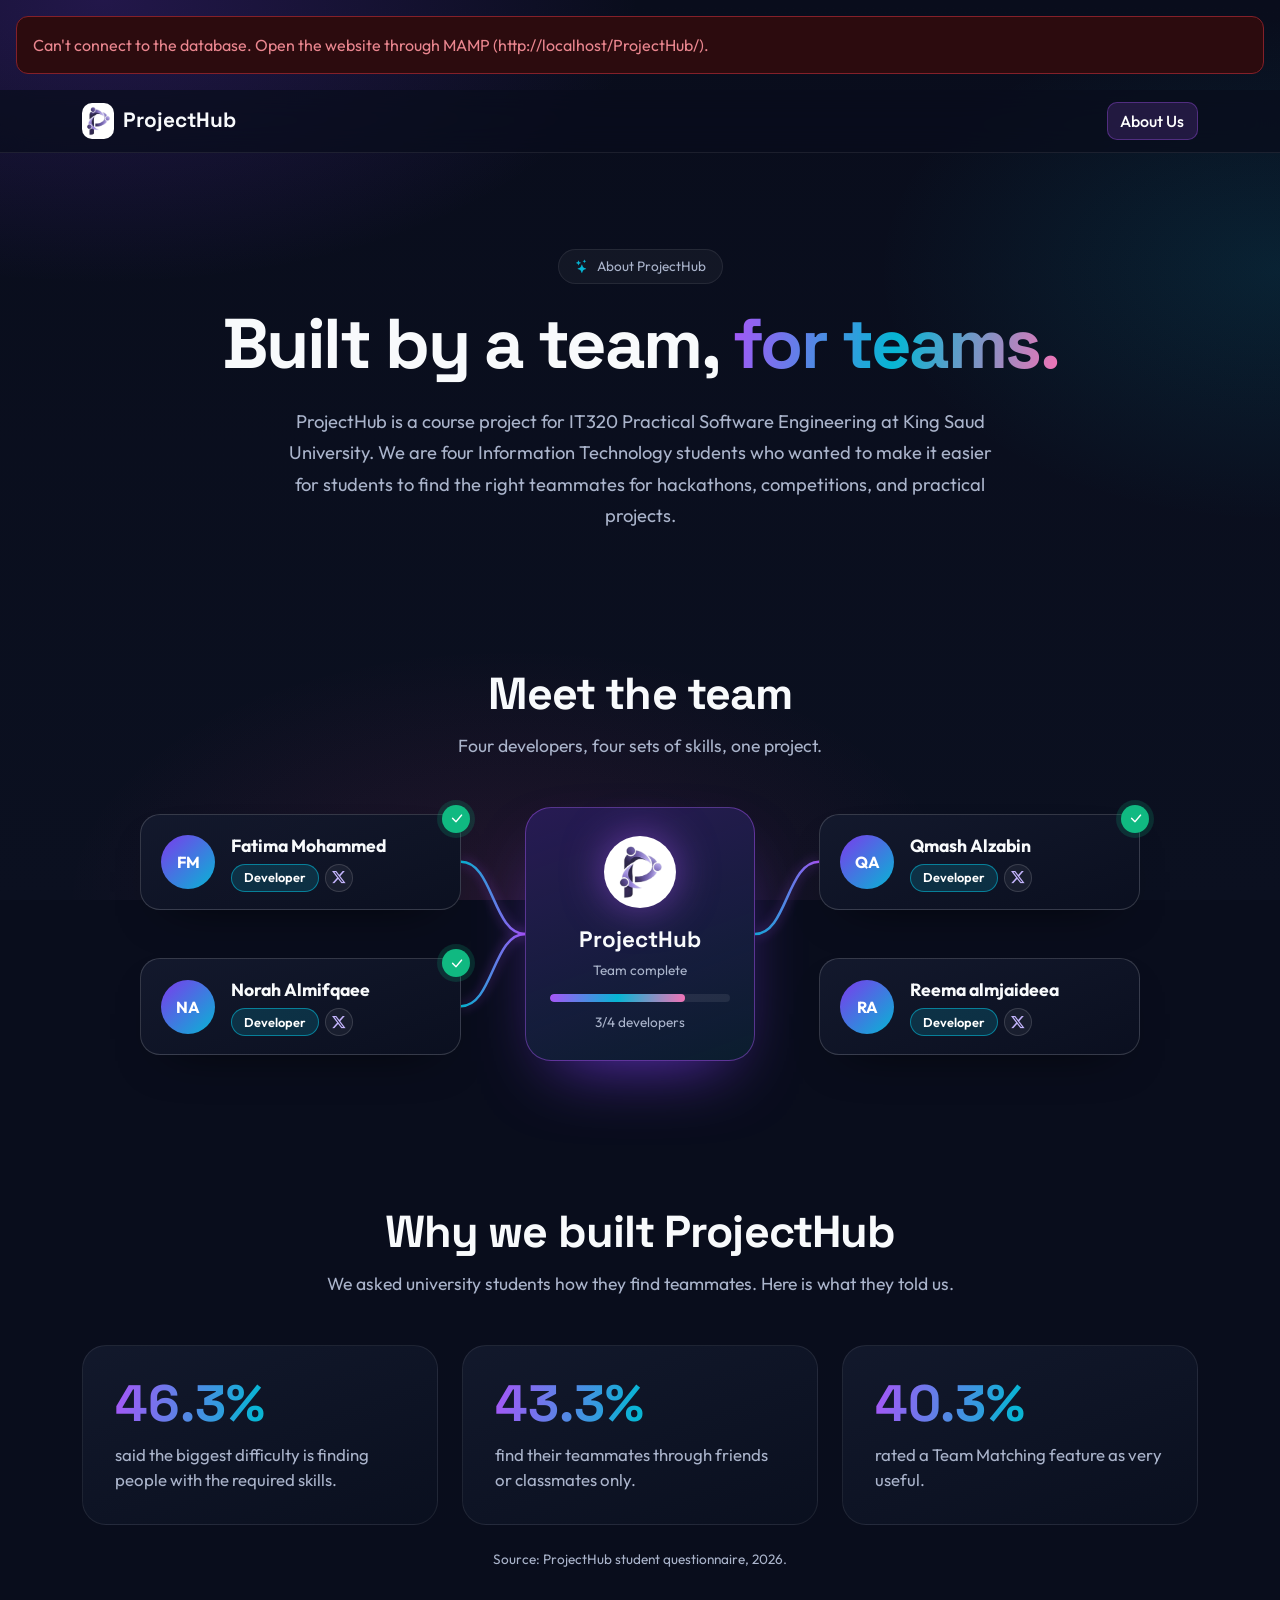
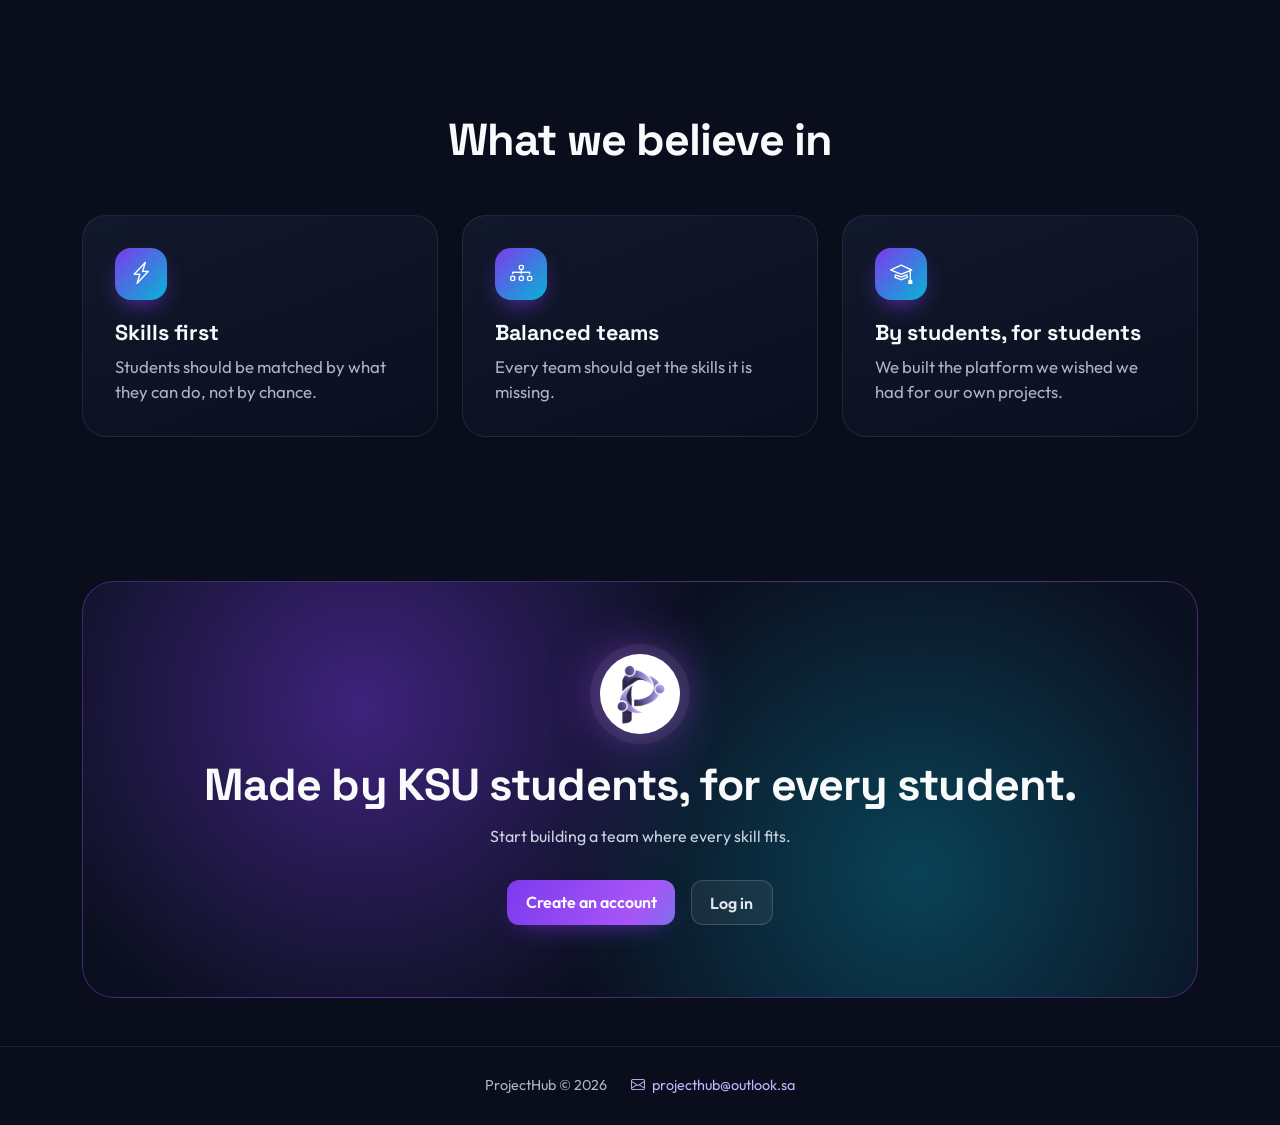
==== commit aa6a6717: "Add files via upload" ====
--- a/pages/about.html
+++ b/pages/about.html
@@ -12,7 +12,6 @@
   <link rel="stylesheet" href="../css/style.css">
   <link rel="stylesheet" href="../css/about.css">
   <script>
-    // Tell the CSS that JavaScript is on, so content stays visible without it
     document.documentElement.classList.add("js");
   </script>
 </head>
@@ -174,7 +173,7 @@
   <script src="../js/main.js"></script>
   <script src="../js/about.js"></script>
   <script>
-    setupAboutPage();
+    dataReady.then(setupAboutPage);
   </script>
 </body>
 </html>
--- a/css/style.css
+++ b/css/style.css
@@ -1,5 +1,4 @@
-/* ProjectHub theme on top of Bootstrap 5 (dark mode).
-   Dark background, aurora lights, glass cards, and purple / cyan / pink accents. */
+/* ProjectHub theme on top of Bootstrap 5 (dark mode). */
 
 :root,
 [data-bs-theme="dark"] {
@@ -27,12 +26,10 @@
   --ph-ease: cubic-bezier(0.22, 1, 0.36, 1);
   --ph-heading: "Space Grotesk", "Outfit", sans-serif;
 
-  /* Short names used inside some pages */
   --ph-primary: #A855F7;
   --ph-light: #A855F7;
   --ph-gray: #AAB4CB;
 
-  /* Bootstrap colors changed to the ProjectHub theme */
   --bs-primary: #7C3AED;
   --bs-primary-rgb: 124, 58, 237;
   --bs-link-color: #C4B5FD;
@@ -60,7 +57,6 @@
   color: var(--ph-text);
 }
 
-/* Soft aurora light behind every page */
 body::before {
   content: "";
   position: fixed;
@@ -190,7 +186,6 @@
   --bs-btn-hover-border-color: #BE123C;
 }
 
-/* Show / hide password button */
 .input-group .toggle-password {
   color: var(--ph-muted);
   background-color: rgba(255, 255, 255, 0.04);
@@ -254,7 +249,6 @@
   padding-bottom: 0;
 }
 
-/* Hide the field hint while an error message is shown */
 .has-error > .form-text {
   display: none;
 }
@@ -279,7 +273,6 @@
   color: var(--ph-text);
 }
 
-/* The logo is dark, so it sits on a small white tile */
 .ph-navbar .navbar-brand img {
   height: 36px;
   background-color: #FFFFFF;
@@ -305,7 +298,6 @@
   box-shadow: inset 0 0 0 1px rgba(168, 85, 247, 0.35);
 }
 
-/* About Us link for visitors (top right) */
 .ph-navbar .about-link {
   margin-left: auto;
 }
@@ -513,7 +505,6 @@
   margin: 0 0.3rem 0.35rem 0;
 }
 
-/* A skill or role that matches the user */
 .tag-match {
   background-color: rgba(6, 182, 212, 0.18);
   border-color: rgba(6, 182, 212, 0.65);
@@ -759,7 +750,6 @@
   margin-top: 0.6rem;
 }
 
-/* A chosen item with an x to remove it */
 .picker-tag {
   display: inline-flex;
   align-items: center;
--- a/css/about.css
+++ b/css/about.css
@@ -10,7 +10,6 @@
   font-family: var(--ph-heading);
 }
 
-/* Parts fade in when they come into view (only when JavaScript is on) */
 .js .reveal {
   opacity: 0;
   transform: translateY(24px);
@@ -417,7 +416,6 @@
     padding: 3rem 0;
   }
 
-  /* Members go above and below the ProjectHub card */
   .team-stage {
     grid-template-columns: 1fr;
     gap: 2rem;
